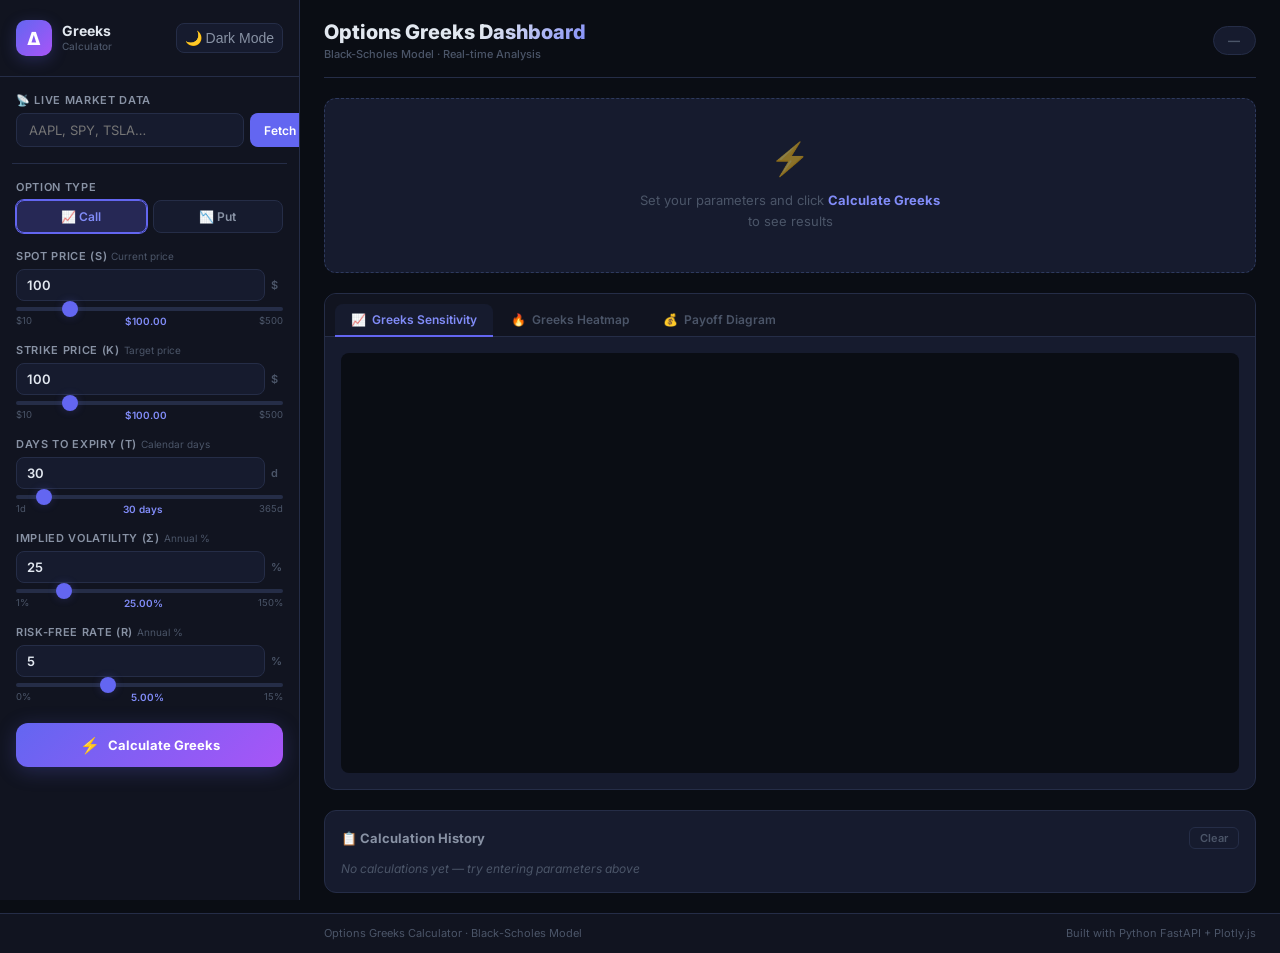
==== frontend/index.html @ 0bedd94c "Initial commit: Black-Scholes Greeks Dashboard Full-stack options analytics application.  Backend (F" ====
<!DOCTYPE html>
<html lang="en">
<head>
    <meta charset="UTF-8">
    <meta name="viewport" content="width=device-width, initial-scale=1.0">
    <title>Options Greeks Calculator & Dashboard</title>
    <meta name="description" content="Professional options Greeks calculator using Black-Scholes model. Calculate Delta, Gamma, Theta, Vega, Rho with real-time visualizations.">
    <link rel="preconnect" href="https://fonts.googleapis.com">
    <link rel="preconnect" href="https://fonts.gstatic.com" crossorigin>
    <link href="https://fonts.googleapis.com/css2?family=Inter:wght@300;400;500;600;700;800&display=swap" rel="stylesheet">
    <link rel="stylesheet" href="styles.css">
    <script src="https://cdn.plot.ly/plotly-latest.min.js"></script>
</head>
<body>
    <div class="app-wrapper">
        <!-- Sidebar -->
        <aside class="sidebar">
            <div class="sidebar-header">
                <div class="logo">
                    <span class="logo-icon">Δ</span>
                    <div>
                        <span class="logo-title">Greeks</span>
                        <span class="logo-sub">Calculator</span>
                    </div>
                </div>
                <button class="theme-btn" id="themeToggle" title="Toggle theme">🌙</button>
            </div>

            <div class="sidebar-body">
                <!-- Market Data Fetch -->
                <div class="input-group">
                    <label class="input-label">📡 Live Market Data</label>
                    <div class="symbol-row">
                        <input type="text" id="symbol" placeholder="AAPL, SPY, TSLA…" class="input-field">
                        <button id="fetchButton" class="btn-fetch">Fetch</button>
                    </div>
                    <div id="symbolStatus" class="status-badge"></div>
                </div>

                <div class="divider"></div>

                <!-- Option Type Toggle -->
                <div class="input-group">
                    <label class="input-label">Option Type</label>
                    <div class="toggle-group" id="optionTypeToggle">
                        <button class="toggle-btn active" data-value="call">📈 Call</button>
                        <button class="toggle-btn" data-value="put">📉 Put</button>
                    </div>
                </div>

                <!-- Parameters -->
                <div class="input-group">
                    <label class="input-label">Spot Price (S) <span class="param-hint">Current price</span></label>
                    <div class="slider-row">
                        <input type="number" id="spotPrice" value="100" step="0.5" min="0.01" class="num-input">
                        <span class="num-unit">$</span>
                    </div>
                    <input type="range" id="spotPriceSlider" min="10" max="500" value="100" step="0.5" class="slider">
                    <div class="slider-labels"><span>$10</span><span id="spotPriceValue">$100.00</span><span>$500</span></div>
                </div>

                <div class="input-group">
                    <label class="input-label">Strike Price (K) <span class="param-hint">Target price</span></label>
                    <div class="slider-row">
                        <input type="number" id="strikePrice" value="100" step="0.5" min="0.01" class="num-input">
                        <span class="num-unit">$</span>
                    </div>
                    <input type="range" id="strikePriceSlider" min="10" max="500" value="100" step="0.5" class="slider">
                    <div class="slider-labels"><span>$10</span><span id="strikePriceValue">$100.00</span><span>$500</span></div>
                </div>

                <div class="input-group">
                    <label class="input-label">Days to Expiry (T) <span class="param-hint">Calendar days</span></label>
                    <div class="slider-row">
                        <input type="number" id="daysToExpiration" value="30" step="1" min="1" max="1825" class="num-input">
                        <span class="num-unit">d</span>
                    </div>
                    <input type="range" id="daysToExpirationSlider" min="1" max="365" value="30" step="1" class="slider">
                    <div class="slider-labels"><span>1d</span><span id="daysToExpirationValue">30 days</span><span>365d</span></div>
                </div>

                <div class="input-group">
                    <label class="input-label">Implied Volatility (σ) <span class="param-hint">Annual %</span></label>
                    <div class="slider-row">
                        <input type="number" id="impliedVolatility" value="25" step="0.5" min="0.1" max="300" class="num-input">
                        <span class="num-unit">%</span>
                    </div>
                    <input type="range" id="impliedVolatilitySlider" min="1" max="150" value="25" step="0.5" class="slider">
                    <div class="slider-labels"><span>1%</span><span id="impliedVolatilityValue">25.00%</span><span>150%</span></div>
                </div>

                <div class="input-group">
                    <label class="input-label">Risk-Free Rate (r) <span class="param-hint">Annual %</span></label>
                    <div class="slider-row">
                        <input type="number" id="interestRate" value="5" step="0.1" min="0" max="20" class="num-input">
                        <span class="num-unit">%</span>
                    </div>
                    <input type="range" id="interestRateSlider" min="0" max="15" value="5" step="0.1" class="slider">
                    <div class="slider-labels"><span>0%</span><span id="interestRateValue">5.00%</span><span>15%</span></div>
                </div>

                <button id="calculateButton" class="btn-calculate">
                    <span class="btn-icon">⚡</span> Calculate Greeks
                </button>
            </div>
        </aside>

        <!-- Main Content -->
        <main class="main-panel">
            <!-- Top bar -->
            <div class="topbar">
                <div class="topbar-title">
                    <h1>Options Greeks Dashboard</h1>
                    <span class="topbar-sub">Black-Scholes Model · Real-time Analysis</span>
                </div>
                <div class="moneyness-badge" id="moneynessBadge">—</div>
            </div>

            <!-- Greeks Cards -->
            <div class="greeks-grid" id="greeksCards">
                <div class="placeholder-card">
                    <div class="placeholder-icon">⚡</div>
                    <p>Set your parameters and click <strong>Calculate Greeks</strong> to see results</p>
                </div>
            </div>

            <!-- Chart Section -->
            <div class="chart-section">
                <div class="tab-bar">
                    <button class="tab-btn active" data-tab="heatmap">
                        <span>📈</span> Greeks Sensitivity
                    </button>
                    <button class="tab-btn" data-tab="surface">
                        <span>🔥</span> Greeks Heatmap
                    </button>
                    <button class="tab-btn" data-tab="payoff">
                        <span>💰</span> Payoff Diagram
                    </button>
                </div>

                <div class="chart-area">
                    <div id="heatmap" class="tab-pane active">
                        <div id="heatmapChart" class="chart-container"></div>
                    </div>
                    <div id="surface" class="tab-pane">
                        <div id="surfaceChart" class="chart-container"></div>
                    </div>
                    <div id="payoff" class="tab-pane">
                        <div id="payoffChart" class="chart-container"></div>
                    </div>
                </div>
            </div>

            <!-- History -->
            <div class="history-panel">
                <div class="history-header">
                    <h3>📋 Calculation History</h3>
                    <button class="btn-clear" id="clearHistory" title="Clear history">Clear</button>
                </div>
                <div id="historyList" class="history-list">
                    <p class="empty-state">No calculations yet — try entering parameters above</p>
                </div>
            </div>
        </main>
    </div>

    <footer class="footer">
        <span>Options Greeks Calculator · Black-Scholes Model</span>
        <span>Built with Python FastAPI + Plotly.js</span>
    </footer>

    <script src="api.js"></script>
    <script src="app.js"></script>
</body>
</html>
---- frontend/styles.css ----
/* =============================================
   Options Greeks Calculator - Premium Dark UI
   ============================================= */

@import url('https://fonts.googleapis.com/css2?family=Inter:wght@300;400;500;600;700;800&display=swap');

:root {
    /* Colors */
    --bg-base: #0a0d14;
    --bg-surface: #111420;
    --bg-card: #161b2e;
    --bg-hover: #1c2340;
    --border: #252d47;
    --border-light: #2e3a5e;

    /* Accent */
    --accent: #6366f1;
    --accent-glow: rgba(99, 102, 241, 0.25);
    --accent-hover: #818cf8;
    --green: #10b981;
    --green-glow: rgba(16, 185, 129, 0.2);
    --red: #f43f5e;
    --red-glow: rgba(244, 63, 94, 0.2);
    --gold: #f59e0b;
    --gold-glow: rgba(245, 158, 11, 0.2);
    --teal: #06b6d4;
    --purple: #a855f7;

    /* Text */
    --text-primary: #e2e8f0;
    --text-secondary: #8892a4;
    --text-muted: #4b5568;

    /* Misc */
    --radius: 12px;
    --radius-sm: 8px;
    --sidebar-w: 300px;
    --transition: 0.2s ease;
}

/* Light mode */
body.light-mode {
    --bg-base: #f0f4ff;
    --bg-surface: #ffffff;
    --bg-card: #f8faff;
    --bg-hover: #eef2ff;
    --border: #dde3f3;
    --border-light: #c7d2fe;
    --text-primary: #1e2d4f;
    --text-secondary: #4b5680;
    --text-muted: #9ea8c0;
}

* {
    box-sizing: border-box;
    margin: 0;
    padding: 0;
}

html { font-size: 14px; }

body {
    font-family: 'Inter', -apple-system, sans-serif;
    background: var(--bg-base);
    color: var(--text-primary);
    min-height: 100vh;
    display: flex;
    flex-direction: column;
    transition: background var(--transition), color var(--transition);
    -webkit-font-smoothing: antialiased;
}

/* ==================== LAYOUT ==================== */

.app-wrapper {
    display: flex;
    flex: 1;
    min-height: calc(100vh - 40px);
}

/* ==================== SIDEBAR ==================== */

.sidebar {
    width: var(--sidebar-w);
    background: var(--bg-surface);
    border-right: 1px solid var(--border);
    display: flex;
    flex-direction: column;
    position: fixed;
    top: 0;
    left: 0;
    height: 100vh;
    overflow-y: auto;
    z-index: 10;
    scrollbar-width: thin;
    scrollbar-color: var(--border) transparent;
}

.sidebar::-webkit-scrollbar { width: 4px; }
.sidebar::-webkit-scrollbar-track { background: transparent; }
.sidebar::-webkit-scrollbar-thumb { background: var(--border); border-radius: 2px; }

.sidebar-header {
    display: flex;
    align-items: center;
    justify-content: space-between;
    padding: 20px 16px;
    border-bottom: 1px solid var(--border);
    position: sticky;
    top: 0;
    background: var(--bg-surface);
    z-index: 5;
}

.logo {
    display: flex;
    align-items: center;
    gap: 10px;
}

.logo-icon {
    width: 36px;
    height: 36px;
    background: linear-gradient(135deg, var(--accent), var(--purple));
    border-radius: 10px;
    display: grid;
    place-items: center;
    font-size: 18px;
    font-weight: 800;
    color: white;
    box-shadow: 0 4px 15px var(--accent-glow);
}

.logo-title {
    display: block;
    font-size: 14px;
    font-weight: 700;
    color: var(--text-primary);
    line-height: 1;
}

.logo-sub {
    display: block;
    font-size: 10px;
    color: var(--text-muted);
    font-weight: 500;
    margin-top: 2px;
}

.theme-btn {
    background: var(--bg-card);
    border: 1px solid var(--border);
    color: var(--text-secondary);
    border-radius: var(--radius-sm);
    padding: 6px 8px;
    cursor: pointer;
    font-size: 14px;
    transition: all var(--transition);
}

.theme-btn:hover {
    background: var(--bg-hover);
    border-color: var(--accent);
}

.sidebar-body {
    padding: 16px;
    display: flex;
    flex-direction: column;
    gap: 16px;
    flex: 1;
}

.divider {
    height: 1px;
    background: var(--border);
    margin: 0 -4px;
}

/* ==================== INPUT GROUPS ==================== */

.input-group {
    display: flex;
    flex-direction: column;
    gap: 6px;
}

.input-label {
    font-size: 11px;
    font-weight: 600;
    text-transform: uppercase;
    letter-spacing: 0.06em;
    color: var(--text-secondary);
    display: flex;
    align-items: center;
    gap: 4px;
}

.param-hint {
    font-weight: 400;
    text-transform: none;
    letter-spacing: 0;
    color: var(--text-muted);
    font-size: 10px;
}

.symbol-row {
    display: flex;
    gap: 6px;
}

.input-field {
    flex: 1;
    background: var(--bg-card);
    border: 1px solid var(--border);
    border-radius: var(--radius-sm);
    color: var(--text-primary);
    padding: 8px 12px;
    font-size: 13px;
    font-family: inherit;
    transition: border-color var(--transition), box-shadow var(--transition);
    outline: none;
}

.input-field:focus {
    border-color: var(--accent);
    box-shadow: 0 0 0 3px var(--accent-glow);
}

.btn-fetch {
    background: var(--accent);
    color: white;
    border: none;
    border-radius: var(--radius-sm);
    padding: 8px 14px;
    font-size: 12px;
    font-weight: 600;
    cursor: pointer;
    font-family: inherit;
    transition: all var(--transition);
    white-space: nowrap;
}

.btn-fetch:hover { background: var(--accent-hover); transform: translateY(-1px); }
.btn-fetch:disabled { opacity: 0.6; cursor: not-allowed; transform: none; }

/* Status Badge */
.status-badge {
    font-size: 11px;
    font-weight: 500;
    border-radius: 6px;
    padding: 4px 8px;
    min-height: 0;
    transition: all var(--transition);
}
.status-badge:empty { display: none; }
.status-badge.success { background: var(--green-glow); color: var(--green); }
.status-badge.error { background: var(--red-glow); color: var(--red); }
.status-badge.loading { background: var(--accent-glow); color: var(--accent-hover); }

/* Option Type Toggle */
.toggle-group {
    display: grid;
    grid-template-columns: 1fr 1fr;
    gap: 6px;
}

.toggle-btn {
    padding: 8px;
    border: 1px solid var(--border);
    border-radius: var(--radius-sm);
    background: var(--bg-card);
    color: var(--text-secondary);
    font-size: 12px;
    font-weight: 600;
    font-family: inherit;
    cursor: pointer;
    transition: all var(--transition);
    text-align: center;
}

.toggle-btn:hover { border-color: var(--border-light); color: var(--text-primary); }

.toggle-btn.active {
    background: var(--accent-glow);
    border-color: var(--accent);
    color: var(--accent-hover);
    box-shadow: 0 0 0 1px var(--accent);
}

/* Slider Inputs */
.slider-row {
    display: flex;
    align-items: center;
    gap: 6px;
}

.num-input {
    flex: 1;
    background: var(--bg-card);
    border: 1px solid var(--border);
    border-radius: var(--radius-sm);
    color: var(--text-primary);
    padding: 7px 10px;
    font-size: 13px;
    font-family: 'Inter', monospace;
    font-weight: 600;
    transition: border-color var(--transition);
    outline: none;
    width: 0; /* flex will expand it */
}

.num-input:focus { border-color: var(--accent); }

.num-unit {
    font-size: 11px;
    font-weight: 600;
    color: var(--text-muted);
    min-width: 12px;
}

.slider {
    width: 100%;
    -webkit-appearance: none;
    appearance: none;
    height: 4px;
    border-radius: 2px;
    background: var(--border);
    outline: none;
    cursor: pointer;
    transition: background var(--transition);
}

.slider::-webkit-slider-thumb {
    -webkit-appearance: none;
    appearance: none;
    width: 16px;
    height: 16px;
    border-radius: 50%;
    background: var(--accent);
    cursor: pointer;
    box-shadow: 0 0 8px var(--accent-glow);
    transition: transform var(--transition), box-shadow var(--transition);
}

.slider::-webkit-slider-thumb:hover {
    transform: scale(1.2);
    box-shadow: 0 0 12px var(--accent);
}

.slider::-moz-range-thumb {
    width: 16px;
    height: 16px;
    border-radius: 50%;
    background: var(--accent);
    cursor: pointer;
    border: none;
    box-shadow: 0 0 8px var(--accent-glow);
}

.slider-labels {
    display: flex;
    justify-content: space-between;
    font-size: 9.5px;
    color: var(--text-muted);
    margin-top: -2px;
}

.slider-labels span:nth-child(2) {
    font-weight: 600;
    color: var(--accent-hover);
    font-size: 10px;
}

/* Calculate Button */
.btn-calculate {
    background: linear-gradient(135deg, var(--accent), var(--purple));
    color: white;
    border: none;
    border-radius: var(--radius);
    padding: 12px;
    font-size: 13px;
    font-weight: 700;
    font-family: inherit;
    cursor: pointer;
    display: flex;
    align-items: center;
    justify-content: center;
    gap: 8px;
    transition: all var(--transition);
    box-shadow: 0 4px 20px var(--accent-glow);
    margin-top: 4px;
}

.btn-calculate:hover {
    transform: translateY(-2px);
    box-shadow: 0 8px 28px var(--accent-glow);
}

.btn-calculate:active { transform: translateY(0); }
.btn-calculate:disabled { opacity: 0.7; cursor: not-allowed; transform: none; }

.btn-icon { font-size: 16px; }

/* ==================== MAIN PANEL ==================== */

.main-panel {
    margin-left: var(--sidebar-w);
    flex: 1;
    display: flex;
    flex-direction: column;
    gap: 20px;
    padding: 20px 24px;
    min-height: calc(100vh - 40px);
}

/* Topbar */
.topbar {
    display: flex;
    align-items: center;
    justify-content: space-between;
    padding-bottom: 16px;
    border-bottom: 1px solid var(--border);
}

.topbar h1 {
    font-size: 20px;
    font-weight: 800;
    background: linear-gradient(135deg, var(--text-primary) 60%, var(--accent-hover));
    -webkit-background-clip: text;
    -webkit-text-fill-color: transparent;
    background-clip: text;
}

.topbar-sub {
    display: block;
    font-size: 11px;
    color: var(--text-muted);
    margin-top: 3px;
    font-weight: 500;
}

.moneyness-badge {
    padding: 6px 14px;
    border-radius: 20px;
    font-size: 12px;
    font-weight: 700;
    letter-spacing: 0.05em;
    background: var(--bg-card);
    border: 1px solid var(--border);
    color: var(--text-muted);
    transition: all var(--transition);
}

.moneyness-badge.itm { background: var(--green-glow); border-color: var(--green); color: var(--green); }
.moneyness-badge.otm { background: var(--red-glow); border-color: var(--red); color: var(--red); }
.moneyness-badge.atm { background: var(--gold-glow); border-color: var(--gold); color: var(--gold); }

/* ==================== GREEKS GRID ==================== */

.greeks-grid {
    display: grid;
    grid-template-columns: repeat(auto-fill, minmax(160px, 1fr));
    gap: 12px;
}

.placeholder-card {
    grid-column: 1 / -1;
    background: var(--bg-card);
    border: 1px dashed var(--border-light);
    border-radius: var(--radius);
    padding: 40px;
    text-align: center;
    color: var(--text-muted);
    display: flex;
    flex-direction: column;
    align-items: center;
    gap: 12px;
}

.placeholder-icon { font-size: 32px; opacity: 0.5; }
.placeholder-card p { font-size: 13px; max-width: 300px; line-height: 1.6; }
.placeholder-card strong { color: var(--accent-hover); }

/* Greek Cards */
.greek-card {
    background: var(--bg-card);
    border: 1px solid var(--border);
    border-radius: var(--radius);
    padding: 16px;
    position: relative;
    overflow: hidden;
    transition: transform var(--transition), border-color var(--transition), box-shadow var(--transition);
    cursor: default;
}

.greek-card::before {
    content: '';
    position: absolute;
    top: 0;
    left: 0;
    right: 0;
    height: 3px;
    background: var(--card-accent, var(--accent));
    border-radius: var(--radius) var(--radius) 0 0;
}

.greek-card:hover {
    transform: translateY(-2px);
    border-color: var(--border-light);
    box-shadow: 0 8px 24px rgba(0, 0, 0, 0.3);
}

.greek-card .card-label {
    font-size: 10px;
    font-weight: 700;
    text-transform: uppercase;
    letter-spacing: 0.08em;
    color: var(--text-muted);
    margin-bottom: 8px;
}

.greek-card .card-value {
    font-size: 22px;
    font-weight: 800;
    font-variant-numeric: tabular-nums;
    color: var(--text-primary);
    line-height: 1;
}

.greek-card .card-unit {
    font-size: 10px;
    color: var(--text-muted);
    margin-top: 4px;
    font-weight: 500;
}

.greek-card .card-desc {
    font-size: 10px;
    color: var(--text-secondary);
    margin-top: 8px;
    line-height: 1.4;
    border-top: 1px solid var(--border);
    padding-top: 8px;
}

/* Card color variants */
.greek-card.price   { --card-accent: #10b981; }
.greek-card.delta   { --card-accent: #6366f1; }
.greek-card.gamma   { --card-accent: #8b5cf6; }
.greek-card.theta   { --card-accent: #f43f5e; }
.greek-card.vega    { --card-accent: #06b6d4; }
.greek-card.rho     { --card-accent: #f59e0b; }
.greek-card.negative .card-value { color: var(--red); }
.greek-card.positive .card-value { color: var(--green); }

/* ==================== CHART SECTION ==================== */

.chart-section {
    background: var(--bg-card);
    border: 1px solid var(--border);
    border-radius: var(--radius);
    overflow: hidden;
}

.tab-bar {
    display: flex;
    gap: 2px;
    padding: 10px 10px 0;
    border-bottom: 1px solid var(--border);
    background: var(--bg-surface);
}

.tab-btn {
    padding: 8px 16px;
    border: none;
    border-radius: var(--radius-sm) var(--radius-sm) 0 0;
    background: transparent;
    color: var(--text-muted);
    font-size: 12px;
    font-weight: 600;
    font-family: inherit;
    cursor: pointer;
    transition: all var(--transition);
    display: flex;
    align-items: center;
    gap: 6px;
    border-bottom: 2px solid transparent;
    margin-bottom: -1px;
}

.tab-btn:hover { color: var(--text-secondary); background: var(--bg-hover); }

.tab-btn.active {
    color: var(--accent-hover);
    border-bottom-color: var(--accent);
    background: var(--bg-card);
}

.chart-area { padding: 16px; }

.tab-pane { display: none; }
.tab-pane.active { display: block; }

.chart-container {
    width: 100%;
    height: 420px;
    border-radius: var(--radius-sm);
    background: var(--bg-base);
}

/* ==================== HISTORY ==================== */

.history-panel {
    background: var(--bg-card);
    border: 1px solid var(--border);
    border-radius: var(--radius);
    padding: 16px;
}

.history-header {
    display: flex;
    align-items: center;
    justify-content: space-between;
    margin-bottom: 12px;
}

.history-header h3 {
    font-size: 13px;
    font-weight: 700;
    color: var(--text-secondary);
}

.btn-clear {
    background: transparent;
    border: 1px solid var(--border);
    border-radius: 6px;
    color: var(--text-muted);
    font-size: 11px;
    font-weight: 600;
    font-family: inherit;
    padding: 3px 10px;
    cursor: pointer;
    transition: all var(--transition);
}

.btn-clear:hover { border-color: var(--red); color: var(--red); }

.history-list {
    display: flex;
    flex-wrap: wrap;
    gap: 8px;
    max-height: 120px;
    overflow-y: auto;
    scrollbar-width: thin;
}

.empty-state {
    font-size: 12px;
    color: var(--text-muted);
    font-style: italic;
}

.history-item {
    background: var(--bg-base);
    border: 1px solid var(--border);
    border-radius: var(--radius-sm);
    padding: 8px 12px;
    cursor: pointer;
    transition: all var(--transition);
    font-size: 11px;
}

.history-item:hover {
    border-color: var(--accent);
    background: var(--accent-glow);
    transform: translateY(-1px);
}

.history-item .hist-time { font-weight: 700; color: var(--text-primary); display: block; }
.history-item .hist-params { color: var(--text-muted); font-variant-numeric: tabular-nums; }

/* ==================== FOOTER ==================== */

.footer {
    display: flex;
    justify-content: space-between;
    align-items: center;
    padding: 10px 24px 10px calc(var(--sidebar-w) + 24px);
    background: var(--bg-surface);
    border-top: 1px solid var(--border);
    font-size: 11px;
    color: var(--text-muted);
    height: 40px;
}

/* ==================== ANIMATIONS ==================== */

@keyframes fadeIn {
    from { opacity: 0; transform: translateY(8px); }
    to { opacity: 1; transform: translateY(0); }
}

.greek-card { animation: fadeIn 0.3s ease; }

@keyframes pulse {
    0%, 100% { box-shadow: 0 0 0 0 var(--accent-glow); }
    50% { box-shadow: 0 0 0 6px transparent; }
}

.btn-calculate:not(:disabled):hover { animation: none; }

/* ==================== SCROLLBAR ==================== */

::-webkit-scrollbar { width: 6px; height: 6px; }
::-webkit-scrollbar-track { background: transparent; }
::-webkit-scrollbar-thumb { background: var(--border); border-radius: 3px; }
::-webkit-scrollbar-thumb:hover { background: var(--border-light); }

/* ==================== RESPONSIVE ==================== */

@media (max-width: 860px) {
    :root { --sidebar-w: 260px; }
    .greeks-grid { grid-template-columns: repeat(2, 1fr); }
}

@media (max-width: 600px) {
    .sidebar { width: 100%; height: auto; position: relative; }
    .main-panel { margin-left: 0; }
    .app-wrapper { flex-direction: column; }
    .footer { padding-left: 24px; }
}
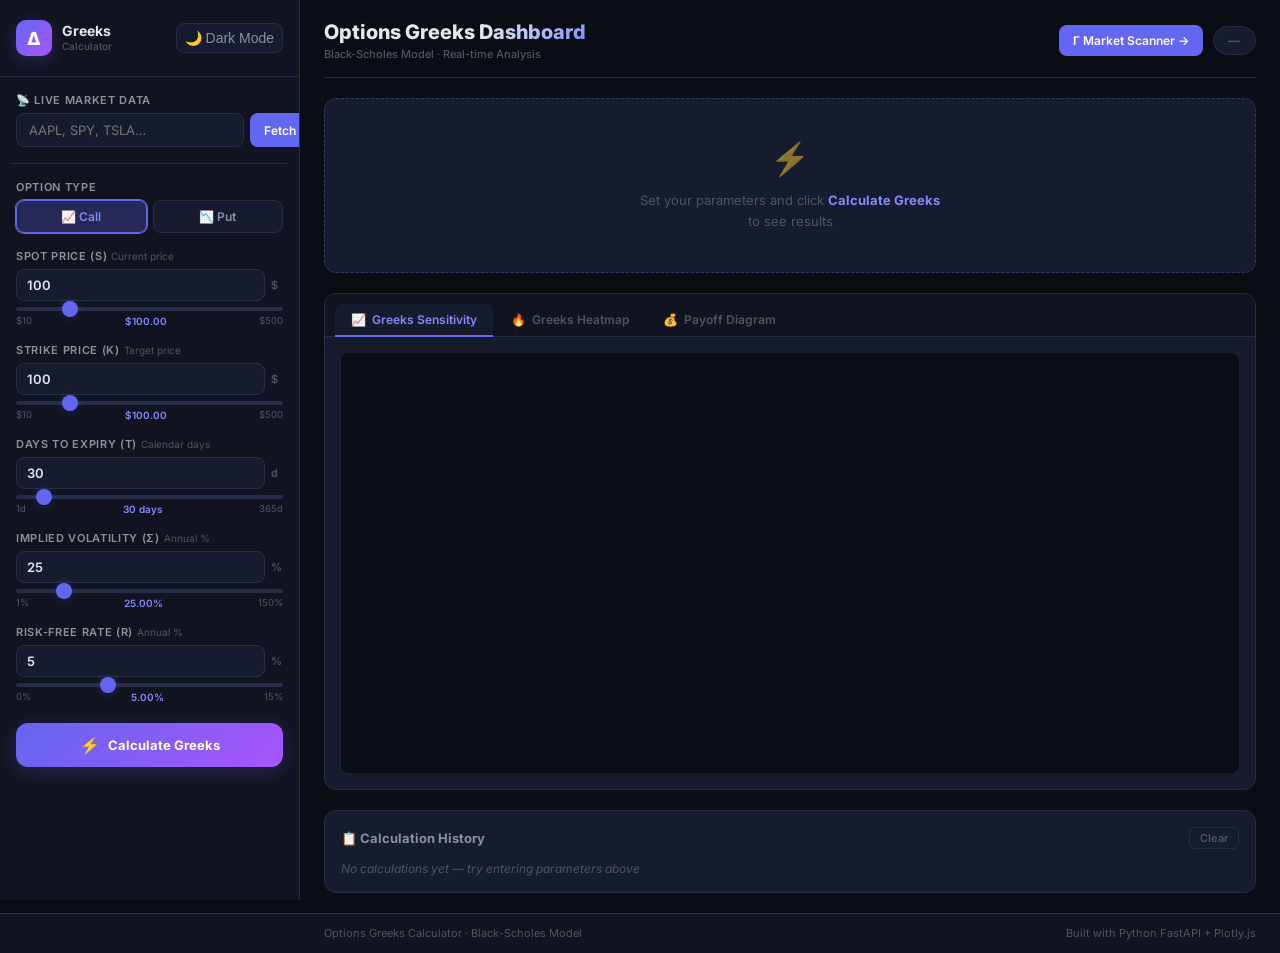
==== commit aadd075e: "Add Options Market Scanner: GEX walls, SVI surface, implied dividends, scenarios New backend/analyti" ====
--- a/frontend/index.html
+++ b/frontend/index.html
@@ -113,7 +113,10 @@
                     <h1>Options Greeks Dashboard</h1>
                     <span class="topbar-sub">Black-Scholes Model · Real-time Analysis</span>
                 </div>
-                <div class="moneyness-badge" id="moneynessBadge">—</div>
+                <div style="display:flex;gap:10px;align-items:center">
+                    <a href="scanner.html" class="btn-fetch" style="text-decoration:none">Γ Market Scanner →</a>
+                    <div class="moneyness-badge" id="moneynessBadge">—</div>
+                </div>
             </div>
 
             <!-- Greeks Cards -->
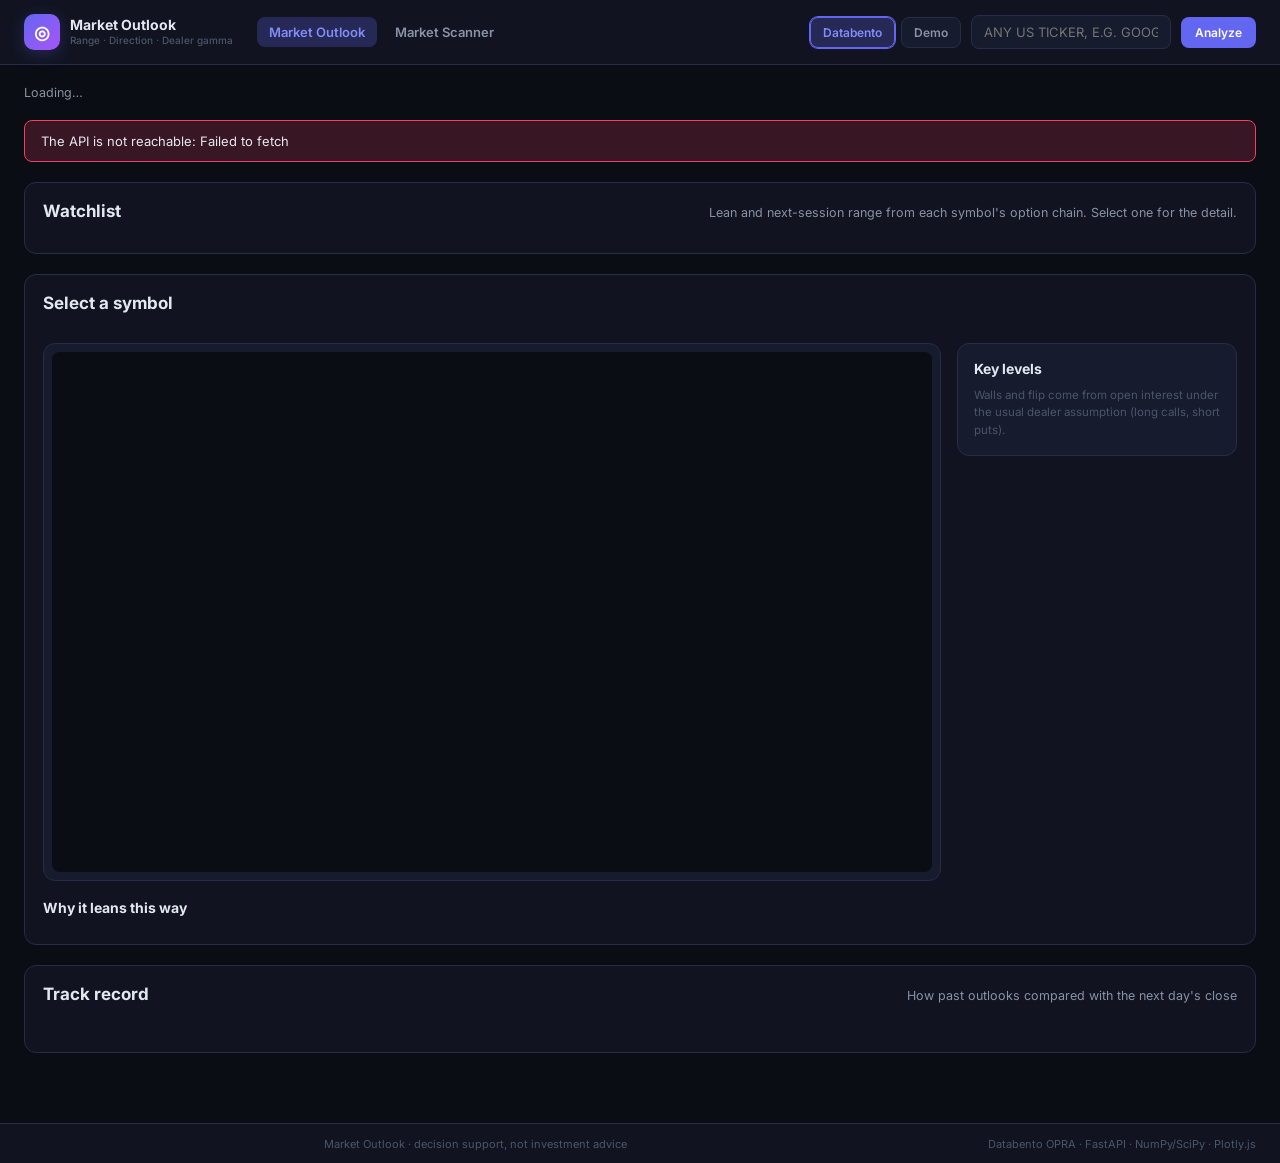
==== commit c5424d8c: "Add Databento-powered Market Outlook; remove Greeks calculator page Market Outlook (new main page, f" ====
--- a/frontend/index.html
+++ b/frontend/index.html
@@ -3,176 +3,95 @@
 <head>
     <meta charset="UTF-8">
     <meta name="viewport" content="width=device-width, initial-scale=1.0">
-    <title>Options Greeks Calculator & Dashboard</title>
-    <meta name="description" content="Professional options Greeks calculator using Black-Scholes model. Calculate Delta, Gamma, Theta, Vega, Rho with real-time visualizations.">
+    <title>Market Outlook · Range & Direction from Options Positioning</title>
+    <meta name="description" content="Expected range and direction lean for US stocks and ETFs, from Databento OPRA option chains, dealer gamma exposure and the implied-volatility smile, with a backtested track record.">
     <link rel="preconnect" href="https://fonts.googleapis.com">
     <link rel="preconnect" href="https://fonts.gstatic.com" crossorigin>
     <link href="https://fonts.googleapis.com/css2?family=Inter:wght@300;400;500;600;700;800&display=swap" rel="stylesheet">
     <link rel="stylesheet" href="styles.css">
-    <script src="https://cdn.plot.ly/plotly-latest.min.js"></script>
+    <link rel="stylesheet" href="scanner.css">
+    <link rel="stylesheet" href="outlook.css?v=1">
+    <script src="https://cdn.plot.ly/plotly-2.35.2.min.js"></script>
 </head>
-<body>
-    <div class="app-wrapper">
-        <!-- Sidebar -->
-        <aside class="sidebar">
-            <div class="sidebar-header">
-                <div class="logo">
-                    <span class="logo-icon">Δ</span>
-                    <div>
-                        <span class="logo-title">Greeks</span>
-                        <span class="logo-sub">Calculator</span>
-                    </div>
-                </div>
-                <button class="theme-btn" id="themeToggle" title="Toggle theme">🌙</button>
+<body class="scanner-page">
+    <header class="scan-topbar">
+        <div class="logo">
+            <span class="logo-icon">◎</span>
+            <div>
+                <span class="logo-title">Market Outlook</span>
+                <span class="logo-sub">Range · Direction · Dealer gamma</span>
+            </div>
+        </div>
+        <nav class="scan-nav">
+            <a href="index.html" class="active">Market Outlook</a>
+            <a href="scanner.html">Market Scanner</a>
+        </nav>
+        <div class="scan-controls">
+            <div class="toggle-group compact" id="sourceToggle" title="Data source">
+                <button class="toggle-btn active" data-value="">Databento</button>
+                <button class="toggle-btn" data-value="synthetic">Demo</button>
+            </div>
+            <input id="tickerInput" class="input-field ticker" placeholder="Any US ticker, e.g. GOOGL" maxlength="10">
+            <button id="analyzeButton" class="btn-fetch">Analyze</button>
+        </div>
+    </header>
+
+    <main class="scan-main">
+        <div id="status" class="status-line">Loading…</div>
+        <div id="banner" class="banner hidden"></div>
+
+        <!-- 1. Watchlist -->
+        <section class="panel">
+            <div class="panel-head">
+                <h2>Watchlist</h2>
+                <span class="panel-sub">Lean and next-session range from each symbol's option chain. Select one for the detail.</span>
+            </div>
+            <div class="watch-grid" id="watchGrid"></div>
+        </section>
+
+        <!-- 2. Detail -->
+        <section class="panel" id="detailPanel">
+            <div class="panel-head">
+                <h2 id="detailTitle">Select a symbol</h2>
+                <span class="panel-sub" id="detailMeta"></span>
             </div>
 
-            <div class="sidebar-body">
-                <!-- Market Data Fetch -->
-                <div class="input-group">
-                    <label class="input-label">📡 Live Market Data</label>
-                    <div class="symbol-row">
-                        <input type="text" id="symbol" placeholder="AAPL, SPY, TSLA…" class="input-field">
-                        <button id="fetchButton" class="btn-fetch">Fetch</button>
-                    </div>
-                    <div id="symbolStatus" class="status-badge"></div>
+            <div class="outlook-cards" id="outlookCards"></div>
+
+            <div class="analysis-grid">
+                <div class="chart-card">
+                    <div id="rangeChart" class="chart-container tall"></div>
                 </div>
-
-                <div class="divider"></div>
-
-                <!-- Option Type Toggle -->
-                <div class="input-group">
-                    <label class="input-label">Option Type</label>
-                    <div class="toggle-group" id="optionTypeToggle">
-                        <button class="toggle-btn active" data-value="call">📈 Call</button>
-                        <button class="toggle-btn" data-value="put">📉 Put</button>
-                    </div>
-                </div>
-
-                <!-- Parameters -->
-                <div class="input-group">
-                    <label class="input-label">Spot Price (S) <span class="param-hint">Current price</span></label>
-                    <div class="slider-row">
-                        <input type="number" id="spotPrice" value="100" step="0.5" min="0.01" class="num-input">
-                        <span class="num-unit">$</span>
-                    </div>
-                    <input type="range" id="spotPriceSlider" min="10" max="500" value="100" step="0.5" class="slider">
-                    <div class="slider-labels"><span>$10</span><span id="spotPriceValue">$100.00</span><span>$500</span></div>
-                </div>
-
-                <div class="input-group">
-                    <label class="input-label">Strike Price (K) <span class="param-hint">Target price</span></label>
-                    <div class="slider-row">
-                        <input type="number" id="strikePrice" value="100" step="0.5" min="0.01" class="num-input">
-                        <span class="num-unit">$</span>
-                    </div>
-                    <input type="range" id="strikePriceSlider" min="10" max="500" value="100" step="0.5" class="slider">
-                    <div class="slider-labels"><span>$10</span><span id="strikePriceValue">$100.00</span><span>$500</span></div>
-                </div>
-
-                <div class="input-group">
-                    <label class="input-label">Days to Expiry (T) <span class="param-hint">Calendar days</span></label>
-                    <div class="slider-row">
-                        <input type="number" id="daysToExpiration" value="30" step="1" min="1" max="1825" class="num-input">
-                        <span class="num-unit">d</span>
-                    </div>
-                    <input type="range" id="daysToExpirationSlider" min="1" max="365" value="30" step="1" class="slider">
-                    <div class="slider-labels"><span>1d</span><span id="daysToExpirationValue">30 days</span><span>365d</span></div>
-                </div>
-
-                <div class="input-group">
-                    <label class="input-label">Implied Volatility (σ) <span class="param-hint">Annual %</span></label>
-                    <div class="slider-row">
-                        <input type="number" id="impliedVolatility" value="25" step="0.5" min="0.1" max="300" class="num-input">
-                        <span class="num-unit">%</span>
-                    </div>
-                    <input type="range" id="impliedVolatilitySlider" min="1" max="150" value="25" step="0.5" class="slider">
-                    <div class="slider-labels"><span>1%</span><span id="impliedVolatilityValue">25.00%</span><span>150%</span></div>
-                </div>
-
-                <div class="input-group">
-                    <label class="input-label">Risk-Free Rate (r) <span class="param-hint">Annual %</span></label>
-                    <div class="slider-row">
-                        <input type="number" id="interestRate" value="5" step="0.1" min="0" max="20" class="num-input">
-                        <span class="num-unit">%</span>
-                    </div>
-                    <input type="range" id="interestRateSlider" min="0" max="15" value="5" step="0.1" class="slider">
-                    <div class="slider-labels"><span>0%</span><span id="interestRateValue">5.00%</span><span>15%</span></div>
-                </div>
-
-                <button id="calculateButton" class="btn-calculate">
-                    <span class="btn-icon">⚡</span> Calculate Greeks
-                </button>
-            </div>
-        </aside>
-
-        <!-- Main Content -->
-        <main class="main-panel">
-            <!-- Top bar -->
-            <div class="topbar">
-                <div class="topbar-title">
-                    <h1>Options Greeks Dashboard</h1>
-                    <span class="topbar-sub">Black-Scholes Model · Real-time Analysis</span>
-                </div>
-                <div style="display:flex;gap:10px;align-items:center">
-                    <a href="scanner.html" class="btn-fetch" style="text-decoration:none">Γ Market Scanner →</a>
-                    <div class="moneyness-badge" id="moneynessBadge">—</div>
-                </div>
+                <aside class="levels-card">
+                    <h3>Key levels</h3>
+                    <ul class="levels-list" id="levelsList"></ul>
+                    <p class="footnote">Walls and flip come from open interest under the usual dealer assumption (long calls, short puts).</p>
+                </aside>
             </div>
 
-            <!-- Greeks Cards -->
-            <div class="greeks-grid" id="greeksCards">
-                <div class="placeholder-card">
-                    <div class="placeholder-icon">⚡</div>
-                    <p>Set your parameters and click <strong>Calculate Greeks</strong> to see results</p>
-                </div>
+            <h3 class="sub-head">Why it leans this way</h3>
+            <div class="factor-list" id="factorList"></div>
+        </section>
+
+        <!-- 3. Track record -->
+        <section class="panel">
+            <div class="panel-head">
+                <h2>Track record</h2>
+                <span class="panel-sub" id="trackMeta">How past outlooks compared with the next day's close</span>
             </div>
+            <div class="stat-grid" id="trackGrid"></div>
+            <p class="footnote" id="trackNote"></p>
+        </section>
 
-            <!-- Chart Section -->
-            <div class="chart-section">
-                <div class="tab-bar">
-                    <button class="tab-btn active" data-tab="heatmap">
-                        <span>📈</span> Greeks Sensitivity
-                    </button>
-                    <button class="tab-btn" data-tab="surface">
-                        <span>🔥</span> Greeks Heatmap
-                    </button>
-                    <button class="tab-btn" data-tab="payoff">
-                        <span>💰</span> Payoff Diagram
-                    </button>
-                </div>
-
-                <div class="chart-area">
-                    <div id="heatmap" class="tab-pane active">
-                        <div id="heatmapChart" class="chart-container"></div>
-                    </div>
-                    <div id="surface" class="tab-pane">
-                        <div id="surfaceChart" class="chart-container"></div>
-                    </div>
-                    <div id="payoff" class="tab-pane">
-                        <div id="payoffChart" class="chart-container"></div>
-                    </div>
-                </div>
-            </div>
-
-            <!-- History -->
-            <div class="history-panel">
-                <div class="history-header">
-                    <h3>📋 Calculation History</h3>
-                    <button class="btn-clear" id="clearHistory" title="Clear history">Clear</button>
-                </div>
-                <div id="historyList" class="history-list">
-                    <p class="empty-state">No calculations yet — try entering parameters above</p>
-                </div>
-            </div>
-        </main>
-    </div>
+        <p class="footnote" id="disclaimer"></p>
+    </main>
 
     <footer class="footer">
-        <span>Options Greeks Calculator · Black-Scholes Model</span>
-        <span>Built with Python FastAPI + Plotly.js</span>
+        <span>Market Outlook · decision support, not investment advice</span>
+        <span>Databento OPRA · FastAPI · NumPy/SciPy · Plotly.js</span>
     </footer>
 
-    <script src="api.js"></script>
-    <script src="app.js"></script>
+    <script src="api.js?v=outlook2"></script>
+    <script src="outlook.js?v=2"></script>
 </body>
 </html>
--- a/frontend/scanner.css
+++ b/frontend/scanner.css
@@ -0,0 +1,232 @@
+/* =============================================
+   Options Market Scanner page (extends styles.css)
+   ============================================= */
+
+body.scanner-page { display: block; }
+
+.scan-topbar {
+    position: sticky;
+    top: 0;
+    z-index: 20;
+    display: flex;
+    align-items: center;
+    gap: 24px;
+    flex-wrap: wrap;
+    padding: 14px 24px;
+    background: var(--bg-surface);
+    border-bottom: 1px solid var(--border);
+}
+
+.scan-nav { display: flex; gap: 6px; }
+.scan-nav a {
+    color: var(--text-secondary);
+    text-decoration: none;
+    font-weight: 600;
+    font-size: 13px;
+    padding: 7px 12px;
+    border-radius: var(--radius-sm);
+    transition: background var(--transition), color var(--transition);
+}
+.scan-nav a:hover { background: var(--bg-hover); color: var(--text-primary); }
+.scan-nav a.active { background: var(--accent-glow); color: var(--accent-hover); }
+
+.scan-controls {
+    margin-left: auto;
+    display: flex;
+    align-items: center;
+    gap: 10px;
+    flex-wrap: wrap;
+}
+.scan-controls .input-field { width: 260px; }
+.input-field.select { width: auto; cursor: pointer; padding-right: 10px; }
+.toggle-group.compact .toggle-btn { padding: 7px 12px; }
+
+.scan-main {
+    max-width: 1440px;
+    margin: 0 auto;
+    padding: 20px 24px 40px;
+    display: flex;
+    flex-direction: column;
+    gap: 20px;
+}
+
+.panel {
+    background: var(--bg-surface);
+    border: 1px solid var(--border);
+    border-radius: var(--radius);
+    padding: 18px;
+}
+.panel-head {
+    display: flex;
+    align-items: baseline;
+    justify-content: space-between;
+    gap: 12px;
+    flex-wrap: wrap;
+    margin-bottom: 14px;
+}
+.panel-head h2 { font-size: 17px; font-weight: 700; }
+.panel-sub { color: var(--text-secondary); font-size: 12.5px; }
+.hidden { display: none !important; }
+
+.banner {
+    padding: 12px 16px;
+    border-radius: var(--radius-sm);
+    border: 1px solid var(--gold);
+    background: var(--gold-glow);
+    color: var(--text-primary);
+    font-size: 13px;
+}
+.banner.error { border-color: var(--red); background: var(--red-glow); }
+
+/* ---------- tables ---------- */
+.table-wrap { overflow-x: auto; }
+.scan-table { width: 100%; border-collapse: collapse; font-size: 13px; }
+.scan-table th {
+    text-align: right;
+    font-weight: 600;
+    font-size: 11.5px;
+    text-transform: uppercase;
+    letter-spacing: 0.04em;
+    color: var(--text-secondary);
+    padding: 8px 10px;
+    border-bottom: 1px solid var(--border);
+    white-space: nowrap;
+}
+.scan-table td {
+    text-align: right;
+    padding: 9px 10px;
+    border-bottom: 1px solid var(--border);
+    font-variant-numeric: tabular-nums;
+    white-space: nowrap;
+}
+.scan-table th:nth-child(-n+2), .scan-table td:nth-child(-n+2) { text-align: left; }
+#scanBody tr { cursor: pointer; transition: background var(--transition); }
+#scanBody tr:hover { background: var(--bg-hover); }
+#scanBody tr.selected { background: var(--accent-glow); }
+.sym { font-weight: 700; color: var(--text-primary); }
+.pill {
+    display: inline-block;
+    padding: 2px 8px;
+    border-radius: 999px;
+    font-size: 11px;
+    font-weight: 700;
+}
+.pill.pos { background: var(--green-glow); color: var(--green); }
+.pill.neg { background: var(--red-glow); color: var(--red); }
+.pill.neutral { background: var(--bg-hover); color: var(--text-secondary); }
+.rich { color: var(--red); font-weight: 600; }
+.cheap { color: var(--green); font-weight: 600; }
+.loading-row td { text-align: center !important; color: var(--text-secondary); padding: 22px; }
+
+/* ---------- stat cards ---------- */
+.stat-grid {
+    display: grid;
+    grid-template-columns: repeat(auto-fill, minmax(150px, 1fr));
+    gap: 10px;
+    margin-bottom: 16px;
+}
+.stat {
+    background: var(--bg-card);
+    border: 1px solid var(--border);
+    border-radius: var(--radius-sm);
+    padding: 11px 13px;
+}
+.stat .label {
+    display: block;
+    font-size: 11px;
+    text-transform: uppercase;
+    letter-spacing: 0.04em;
+    color: var(--text-secondary);
+    margin-bottom: 4px;
+}
+.stat .value { font-size: 17px; font-weight: 700; font-variant-numeric: tabular-nums; }
+.stat .hint { display: block; font-size: 11px; color: var(--text-muted); margin-top: 3px; }
+.stat.good { border-color: var(--green); }
+.stat.bad { border-color: var(--red); }
+
+/* ---------- analysis layout ---------- */
+.analysis-grid {
+    display: grid;
+    grid-template-columns: minmax(0, 1fr) 280px;
+    gap: 16px;
+}
+.chart-container.short { height: 220px; }
+.chart-container.tall { height: 520px; }
+
+.levels-card {
+    background: var(--bg-card);
+    border: 1px solid var(--border);
+    border-radius: var(--radius);
+    padding: 16px;
+    align-self: start;
+}
+.levels-card h3 { font-size: 14px; margin-bottom: 10px; }
+.levels-list { list-style: none; }
+.levels-list li {
+    display: flex;
+    justify-content: space-between;
+    gap: 8px;
+    padding: 8px 0;
+    border-bottom: 1px dashed var(--border);
+    font-size: 13px;
+    font-variant-numeric: tabular-nums;
+}
+.levels-list li.spot { color: var(--accent-hover); font-weight: 700; }
+.levels-list .dist { color: var(--text-secondary); font-size: 12px; }
+
+.footnote { color: var(--text-muted); font-size: 11.5px; line-height: 1.5; margin-top: 10px; }
+
+/* ---------- scenarios ---------- */
+.scenario-controls {
+    display: flex;
+    align-items: center;
+    gap: 14px;
+    flex-wrap: wrap;
+    margin-bottom: 16px;
+}
+.scenario-controls label {
+    display: flex;
+    align-items: center;
+    gap: 8px;
+    font-size: 12.5px;
+    color: var(--text-secondary);
+}
+.scenario-cards {
+    display: grid;
+    grid-template-columns: repeat(auto-fill, minmax(260px, 1fr));
+    gap: 12px;
+    margin-bottom: 16px;
+}
+.scenario-card {
+    background: var(--bg-card);
+    border: 1px solid var(--border);
+    border-radius: var(--radius);
+    padding: 14px;
+    display: flex;
+    flex-direction: column;
+    gap: 8px;
+}
+.scenario-card h4 { font-size: 14px; }
+.scenario-card .cond { font-size: 12.5px; color: var(--text-primary); }
+.scenario-card .ctx { font-size: 12px; color: var(--text-secondary); line-height: 1.45; }
+.scenario-card .nums { display: flex; gap: 16px; font-size: 12.5px; margin-top: auto; }
+.scenario-card .nums b { font-variant-numeric: tabular-nums; white-space: nowrap; }
+.scenario-card .nums { flex-wrap: wrap; }
+.scenario-controls .toggle-group, .scan-controls .toggle-group { display: flex; width: auto; flex-wrap: nowrap; }
+.scenario-controls .toggle-btn { padding: 8px 14px; }
+.scenario-controls .toggle-btn { white-space: nowrap; }
+.gain { color: var(--green); }
+.loss { color: var(--red); }
+
+.two-col { display: grid; grid-template-columns: 1fr 1fr; gap: 16px; }
+.chart-card {
+    background: var(--bg-card);
+    border: 1px solid var(--border);
+    border-radius: var(--radius);
+    padding: 8px;
+}
+
+@media (max-width: 1100px) {
+    .analysis-grid, .two-col { grid-template-columns: 1fr; }
+    .scan-controls { margin-left: 0; }
+}
--- a/frontend/outlook.css
+++ b/frontend/outlook.css
@@ -0,0 +1,139 @@
+/* =============================================
+   Market Outlook page (extends styles.css + scanner.css)
+   ============================================= */
+
+.scan-controls .input-field.ticker { width: 200px; text-transform: uppercase; }
+
+.status-line { color: var(--text-secondary); font-size: 12.5px; }
+.status-line b { color: var(--text-primary); font-weight: 600; }
+
+/* Watchlist */
+.watch-grid {
+    display: grid;
+    grid-template-columns: repeat(auto-fill, minmax(190px, 1fr));
+    gap: 12px;
+}
+.watch-card {
+    background: var(--bg-card);
+    border: 1px solid var(--border);
+    border-radius: var(--radius-sm);
+    padding: 12px 14px;
+    cursor: pointer;
+    display: flex;
+    flex-direction: column;
+    gap: 6px;
+    text-align: left;
+    color: inherit;
+    font: inherit;
+    transition: border-color var(--transition), background var(--transition);
+}
+.watch-card:hover { border-color: var(--border-light); background: var(--bg-hover); }
+.watch-card.active { border-color: var(--accent); box-shadow: 0 0 0 1px var(--accent-glow); }
+.watch-card .top { display: flex; justify-content: space-between; align-items: baseline; }
+.watch-card .sym { font-size: 15px; }
+.watch-card .px { font-variant-numeric: tabular-nums; color: var(--text-secondary); font-size: 13px; }
+.watch-card .row { display: flex; justify-content: space-between; font-size: 12px; color: var(--text-secondary); }
+.watch-card .row b { color: var(--text-primary); font-variant-numeric: tabular-nums; font-weight: 600; }
+.watch-card.loading { cursor: progress; opacity: 0.6; }
+.watch-card.failed { cursor: default; border-style: dashed; }
+
+.pill.up { background: var(--green-glow); color: var(--green); }
+.pill.down { background: var(--red-glow); color: var(--red); }
+
+/* Detail cards */
+.outlook-cards {
+    display: grid;
+    grid-template-columns: repeat(auto-fit, minmax(230px, 1fr));
+    gap: 12px;
+    margin-bottom: 16px;
+}
+.o-card {
+    background: var(--bg-card);
+    border: 1px solid var(--border);
+    border-radius: var(--radius-sm);
+    padding: 14px;
+    display: flex;
+    flex-direction: column;
+    gap: 6px;
+}
+.o-card .label {
+    color: var(--text-secondary);
+    font-size: 11px;
+    font-weight: 600;
+    text-transform: uppercase;
+    letter-spacing: 0.05em;
+}
+.o-card .big { font-size: 22px; font-weight: 800; font-variant-numeric: tabular-nums; }
+.o-card .big.up { color: var(--green); }
+.o-card .big.down { color: var(--red); }
+.o-card .small { font-size: 12.5px; color: var(--text-secondary); line-height: 1.45; }
+.o-card .small b { color: var(--text-primary); font-variant-numeric: tabular-nums; }
+
+/* P(up) bar: red on the left, green on the right, marker at the probability */
+.prob-bar {
+    position: relative;
+    height: 8px;
+    border-radius: 4px;
+    background: linear-gradient(90deg, var(--red) 0%, var(--bg-hover) 50%, var(--green) 100%);
+    margin: 4px 0 2px;
+}
+.prob-bar .mark {
+    position: absolute;
+    top: -4px;
+    width: 3px;
+    height: 16px;
+    background: var(--text-primary);
+    border-radius: 2px;
+    transform: translateX(-50%);
+}
+.prob-bar .mid {
+    position: absolute;
+    left: 50%;
+    top: -2px;
+    width: 1px;
+    height: 12px;
+    background: var(--text-muted);
+}
+.prob-scale { display: flex; justify-content: space-between; font-size: 10.5px; color: var(--text-muted); }
+
+/* Factors */
+.sub-head { font-size: 14px; margin: 18px 0 10px; }
+.factor-list { display: flex; flex-direction: column; gap: 8px; }
+.factor {
+    display: grid;
+    grid-template-columns: 190px 160px 1fr;
+    gap: 14px;
+    align-items: center;
+    padding: 10px 12px;
+    background: var(--bg-card);
+    border: 1px solid var(--border);
+    border-radius: var(--radius-sm);
+    font-size: 12.5px;
+}
+.factor .name { font-weight: 600; }
+.factor .name small { display: block; color: var(--text-muted); font-weight: 400; margin-top: 2px; }
+.factor .explain { color: var(--text-secondary); line-height: 1.45; }
+.contrib {
+    position: relative;
+    height: 10px;
+    background: var(--bg-hover);
+    border-radius: 5px;
+}
+.contrib::after {
+    content: "";
+    position: absolute;
+    left: 50%;
+    top: -2px;
+    width: 1px;
+    height: 14px;
+    background: var(--text-muted);
+}
+.contrib .fill { position: absolute; top: 0; height: 100%; border-radius: 5px; }
+.contrib .fill.pos { left: 50%; background: var(--green); }
+.contrib .fill.neg { right: 50%; background: var(--red); }
+
+@media (max-width: 860px) {
+    .factor { grid-template-columns: 1fr; gap: 6px; }
+    .scan-controls { margin-left: 0; width: 100%; }
+    .scan-controls .input-field.ticker { flex: 1; width: auto; }
+}
